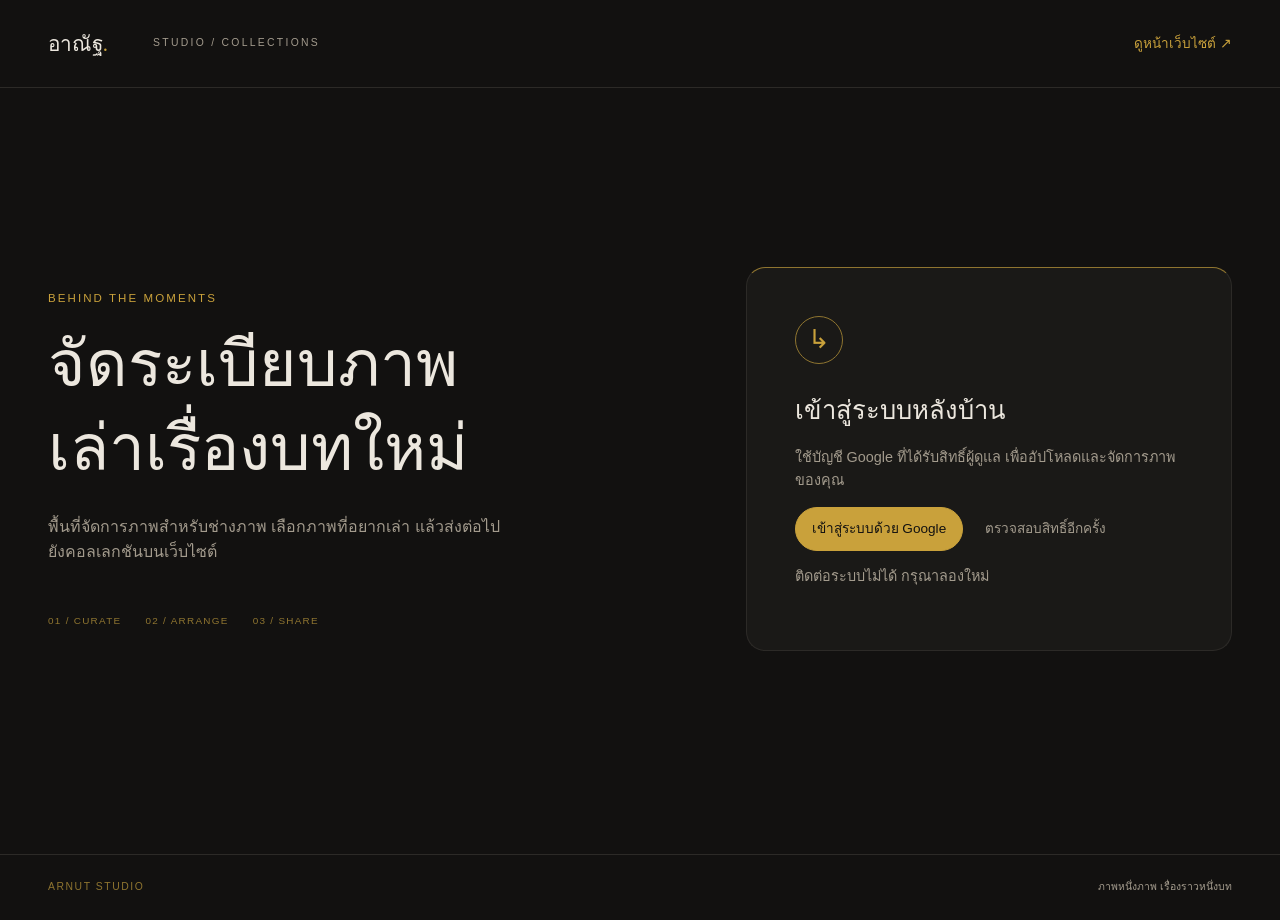
==== admin.html @ df3bb9bd "Add Admin page" ====
<!DOCTYPE html>
<html lang="th">
<head>
  <meta charset="UTF-8">
  <meta name="viewport" content="width=device-width, initial-scale=1.0">
  <meta name="robots" content="noindex, nofollow">
  <meta http-equiv="Content-Security-Policy" content="default-src 'self'; script-src 'self'; style-src 'self' https://fonts.googleapis.com; font-src 'self' https://fonts.gstatic.com; img-src 'self' blob: https://*.supabase.co; connect-src 'self'; object-src 'none'; base-uri 'none'; form-action 'none'">
  <meta name="referrer" content="strict-origin-when-cross-origin">
  <meta name="theme-color" content="#121110">
  <title>คลังภาพ — Arnut Studio</title>
  <link rel="icon" href="favicon.svg" type="image/svg+xml">
  <link rel="preconnect" href="https://fonts.googleapis.com">
  <link rel="preconnect" href="https://fonts.gstatic.com" crossorigin>
  <link href="https://fonts.googleapis.com/css2?family=Newsreader:opsz,wght@6..72,400;6..72,500&family=IBM+Plex+Sans+Thai:wght@300;400;500;600&display=swap" rel="stylesheet">
  <link rel="stylesheet" href="style.css?v=20261015-portfolio">
  <link rel="stylesheet" href="admin.css?v=20261015-1">
  <script src="admin.js?v=20261015-1" defer></script>
</head>
<body class="admin-page">
  <a class="skip-link" href="#admin-main">ข้ามไปยังเนื้อหา</a>
  <header class="admin-header">
    <a class="brand" href="/">อาณัฐ<span class="brand-dot">.</span></a>
    <span class="admin-wordmark">STUDIO / COLLECTIONS</span>
    <a class="admin-site-link" href="/#highlights" target="_blank" rel="noopener noreferrer">ดูหน้าเว็บไซต์ ↗</a>
  </header>
  <main class="admin-shell" id="admin-main">
    <section class="admin-login-panel" id="admin-login-panel" aria-labelledby="admin-login-title">
      <div class="admin-login-copy">
        <p class="eyebrow">BEHIND THE MOMENTS</p>
        <h1 id="admin-login-title">จัดระเบียบภาพ<br>เล่าเรื่องบทใหม่</h1>
        <p>พื้นที่จัดการภาพสำหรับช่างภาพ เลือกภาพที่อยากเล่า แล้วส่งต่อไปยังคอลเลกชันบนเว็บไซต์</p>
        <div class="admin-login-decoration" aria-hidden="true"><span>01 / CURATE</span><span>02 / ARRANGE</span><span>03 / SHARE</span></div>
      </div>
      <div class="admin-panel admin-login-card">
        <span class="admin-lock" aria-hidden="true">↳</span>
        <h2>เข้าสู่ระบบหลังบ้าน</h2>
        <p>ใช้บัญชี Google ที่ได้รับสิทธิ์ผู้ดูแล เพื่ออัปโหลดและจัดการภาพของคุณ</p>
        <button class="admin-button admin-button-gold" id="admin-login" type="button" disabled>เข้าสู่ระบบด้วย Google</button>
        <button class="admin-button admin-button-quiet" id="admin-check" type="button">ตรวจสอบสิทธิ์อีกครั้ง</button>
        <p class="admin-status" id="admin-login-status" role="status" aria-live="polite">กำลังตรวจสอบการเข้าสู่ระบบ…</p>
      </div>
    </section>
    <section id="admin-workspace" hidden aria-labelledby="admin-title">
      <div class="admin-heading">
        <div><p class="eyebrow">YOUR COLLECTIONS</p><h1 id="admin-title">คลังภาพของคุณ</h1><p class="admin-muted">ภาพใหม่ เรื่องราวใหม่ จัดการได้จากที่เดียว</p></div>
        <div class="admin-account"><span class="admin-environment" id="admin-environment"></span><span id="admin-user"></span><button type="button" class="admin-button admin-button-quiet" id="admin-logout">ออกจากระบบ</button></div>
      </div>
      <div class="admin-stats">
        <div><strong id="admin-total">—</strong><span>ภาพในคลัง</span></div>
        <div><strong id="admin-visible">—</strong><span>ภาพที่แสดงบนเว็บ</span></div>
        <div><strong>04</strong><span>หมวดงาน</span></div>
      </div>
      <div class="admin-layout">
        <aside class="admin-panel admin-upload-panel" aria-labelledby="admin-upload-title">
          <p class="eyebrow">ADD A MOMENT</p><h2 id="admin-upload-title">เพิ่มภาพใหม่</h2>
          <form id="admin-upload-form">
            <label for="admin-category">หมวดงาน</label><select id="admin-category" required></select>
            <label class="admin-file-label" for="admin-files"><span class="admin-file-icon" aria-hidden="true">＋</span><strong>เลือกภาพที่อยากโชว์</strong><span>JPEG, PNG หรือ WebP · สูงสุดครั้งละ 20 ภาพ</span><input id="admin-files" type="file" accept="image/jpeg,image/png,image/webp" multiple required></label>
            <div class="admin-file-previews" id="admin-file-previews"></div>
            <label for="admin-alt">คำอธิบายภาพ <span class="admin-muted">(ไม่บังคับ)</span></label><input id="admin-alt" type="text" maxlength="160" placeholder="เช่น รอยยิ้มในวันสำคัญ">
            <label for="admin-order">ลำดับเริ่มต้น</label><input id="admin-order" type="number" min="0" max="100000" step="1" value="1000" required>
            <label class="admin-checkbox"><input id="admin-publish" type="checkbox" checked> แสดงบนเว็บหลังอัปโหลด</label>
            <button class="admin-button admin-button-gold" id="admin-upload" type="submit">อัปโหลดภาพ</button>
            <p class="admin-help">ภาพจะย่อให้เหมาะกับเว็บโดยอัตโนมัติ และแสดงในหมวดที่เลือกเมื่อบันทึกสำเร็จ</p>
          </form>
          <p class="admin-status" id="admin-upload-status" role="status" aria-live="polite"></p>
        </aside>
        <div class="admin-collection">
          <div class="admin-toolbar"><nav class="admin-filters" id="admin-filters" aria-label="กรองหมวดภาพ"></nav><button type="button" class="admin-button" id="admin-refresh">โหลดใหม่</button></div>
          <label class="admin-search-label" for="admin-search">ค้นหาในคลังภาพ</label><input type="search" id="admin-search" placeholder="ค้นหาจากคำอธิบายภาพ">
          <p class="admin-help">เลขลำดับน้อยจะแสดงก่อน กดบันทึกหลังแก้ไขแต่ละภาพ ภาพที่ซ่อนยังอาจเปิดได้จากลิงก์ไฟล์เดิม</p>
          <p class="admin-status" id="admin-list-status" role="status" aria-live="polite"></p>
          <div class="admin-photo-grid" id="admin-photos"></div>
          <p class="admin-empty" id="admin-empty" hidden>ยังไม่มีภาพในหมวดนี้ เริ่มด้วยภาพแรกของคุณได้เลย</p>
        </div>
      </div>
    </section>
  </main>
  <footer class="admin-footer">ARNUT STUDIO <span>ภาพหนึ่งภาพ เรื่องราวหนึ่งบท</span></footer>
  <dialog class="admin-confirm" id="admin-delete-dialog" aria-labelledby="admin-delete-title">
    <h2 id="admin-delete-title">ลบภาพนี้?</h2><p id="admin-delete-description"></p>
    <div class="admin-confirm-actions"><button type="button" class="admin-button" id="admin-delete-cancel" autofocus>เก็บภาพไว้</button><button type="button" class="admin-button admin-button-danger" id="admin-delete-confirm">ลบภาพ</button></div>
  </dialog>
</body>
</html>
---- style.css ----
/* ---------------------------------------------------
   Tokens
--------------------------------------------------- */
:root {
  --bg: #121110;
  --surface: #1a1917;
  --line: #2c2a27;
  --ink: #ece7de;
  --ink-muted: #a39b8d;
  --gold: #c9a13b;
  --gold-dim: #8f7530;

  --serif: "Newsreader", Georgia, serif;
  --sans: "IBM Plex Sans Thai", "IBM Plex Sans", -apple-system, sans-serif;

  --gutter: clamp(1.25rem, 4vw, 3rem);
  --radius: 2px;
}

* { box-sizing: border-box; }
html { scroll-behavior: smooth; }

@media (prefers-reduced-motion: reduce) {
  html { scroll-behavior: auto; }
  * { animation-duration: 0.01ms !important; transition-duration: 0.01ms !important; }
}

body {
  margin: 0;
  background: var(--bg);
  color: var(--ink);
  font-family: var(--sans);
  font-weight: 300;
  line-height: 1.6;
  -webkit-font-smoothing: antialiased;
}

img { max-width: 100%; display: block; }

a {
  color: inherit;
  text-decoration: none;
}

h1, h2 {
  font-family: var(--serif);
  font-weight: 400;
  margin: 0;
  color: var(--ink);
}

:focus-visible {
  outline: 2px solid var(--gold);
  outline-offset: 3px;
}

/* ---------------------------------------------------
   Header
--------------------------------------------------- */
.site-header {
  position: fixed;
  top: 0;
  left: 0;
  right: 0;
  z-index: 40;
  display: flex;
  align-items: center;
  justify-content: space-between;
  padding: 1.4rem var(--gutter);
  background: transparent;
  border-bottom: 1px solid transparent;
  transform: translateY(0);
  transition: background 0.3s ease, border-color 0.3s ease, padding 0.3s ease, transform 0.25s ease;
}

.site-header.is-hidden {
  transform: translateY(-120%);
}

.site-header.is-scrolled {
  background: rgba(18, 17, 16, 0.88);
  backdrop-filter: blur(10px);
  border-bottom: 1px solid var(--line);
  padding-top: 0.9rem;
  padding-bottom: 0.9rem;
}

.brand {
  font-family: "Taviraj", var(--serif);
  font-weight: 500;
  font-size: 1.3rem;
  letter-spacing: 0.01em;
}
.brand-dot { color: var(--gold); }

/* Floating capsule nav */
.main-nav {
  display: flex;
  align-items: center;
  gap: 0.15rem;
  background: rgba(255, 255, 255, 0.045);
  border: 1px solid rgba(255, 255, 255, 0.14);
  border-radius: 999px;
  padding: 0.3rem;
  backdrop-filter: blur(10px);
}

.main-nav a {
  position: relative;
  display: inline-block;
  color: var(--ink-muted);
  font-size: 0.88rem;
  padding: 0.5rem 1.1rem;
  border-radius: 999px;
  transition: color 0.2s ease, background 0.2s ease;
}
.main-nav a:hover,
.main-nav a:focus-visible {
  color: var(--bg);
  background: var(--gold);
}

.nav-toggle {
  display: none;
  flex-direction: column;
  justify-content: center;
  gap: 5px;
  width: 40px;
  height: 40px;
  background: rgba(255, 255, 255, 0.045);
  border: 1px solid rgba(255, 255, 255, 0.14);
  border-radius: 999px;
  cursor: pointer;
  padding: 0;
}
.nav-toggle span {
  display: block;
  width: 16px;
  height: 1px;
  margin: 0 auto;
  background: var(--ink);
}

/* ---------------------------------------------------
   Hero
--------------------------------------------------- */
.hero {
  position: relative;
  min-height: 100vh;
  min-height: 100dvh;
  display: flex;
  align-items: flex-end;
  overflow: hidden;
}

.hero-media {
  position: absolute;
  inset: 0;
}

.hero-img {
  width: 100%;
  height: 100%;
  object-fit: cover;
  filter: grayscale(15%) brightness(0.62);
  animation: hero-in 2.4s ease-out both;
  transform-origin: center;
}

@keyframes hero-in {
  from { transform: scale(1.06); filter: grayscale(15%) brightness(0.4); }
  to   { transform: scale(1); filter: grayscale(15%) brightness(0.62); }
}

.hero::after {
  content: "";
  position: absolute;
  inset: 0;
  background: linear-gradient(180deg, rgba(18,17,16,0.15) 0%, rgba(18,17,16,0.85) 92%);
}

.hero-copy {
  position: relative;
  z-index: 2;
  padding: 0 var(--gutter) clamp(2.5rem, 6vw, 5rem);
  max-width: 40rem;
}

.hero-kicker {
  color: var(--gold);
  font-size: 0.9rem;
  letter-spacing: 0.04em;
  margin: 0 0 1rem;
}

.hero-title {
  font-size: clamp(2.3rem, 6vw, 4.2rem);
  line-height: 1.08;
  margin-bottom: 1.25rem;
}

.hero-title-small {
  display: block;
  font-size: clamp(0.95rem, 1.8vw, 1.45rem);
  line-height: 1.1;
  margin-top: 0.05rem;
  opacity: 0.9;
}

.hero-sub {
  color: var(--ink-muted);
  max-width: 30rem;
  margin: 0 0 1.75rem;
  font-size: 1.02rem;
}

.view-counter {
  display: inline-flex;
  align-items: baseline;
  gap: 0.45rem;
  margin: 0 auto 0.75rem;
  padding: 0;
  border: none;
  background: transparent;
  border-radius: 0;
  box-shadow: none;
}

.view-counter-label {
  color: var(--ink-muted);
  font-size: 0.72rem;
  letter-spacing: 0.06em;
  text-transform: uppercase;
}

#view-count {
  color: var(--ink);
  font-size: 0.9rem;
  font-weight: 500;
  letter-spacing: 0.04em;
}

.hero-signatures {
  display: flex;
  flex-wrap: wrap;
  align-items: center;
  gap: 1rem;
  margin-top: 0.5rem;
}

.hero-signature {
  display: block;
  width: clamp(6rem, 11vw, 8.5rem);
  max-width: 100%;
  opacity: 1;
  filter: drop-shadow(0 8px 18px rgba(201, 161, 59, 0.12));
}

.hero-signature:first-child {
  width: clamp(8rem, 17vw, 11.5rem);
}

.hero-actions {
  display: flex;
  align-items: center;
  flex-wrap: wrap;
  gap: 0.75rem;
}

.hero-link {
  display: inline-flex;
  align-items: center;
  justify-content: center;
  gap: 0.65rem;
  min-height: 3.1rem;
  padding: 0.85rem 1.5rem;
  border-radius: 999px;
  font-size: 1rem;
  font-weight: 500;
  color: var(--ink);
  background: rgba(255, 255, 255, 0.03);
  border: 1px solid rgba(201, 161, 59, 0.75);
  box-shadow: inset 0 0 0 1px rgba(201, 161, 59, 0.18);
  transition: transform 0.2s ease, opacity 0.2s ease, border-color 0.2s ease, background 0.2s ease;
}

.hero-link:hover,
.hero-link:focus-visible {
  opacity: 1;
  transform: translateY(-1px);
  border-color: var(--gold);
  background: rgba(201, 161, 59, 0.08);
}

.hero-link--line,
.hero-link--facebook {
  background: rgba(255, 255, 255, 0.03);
  border-color: rgba(201, 161, 59, 0.8);
  box-shadow: inset 0 0 0 1px rgba(201, 161, 59, 0.16);
}

.hero-link i {
  font-size: 1.05rem;
  line-height: 1;
  color: var(--gold);
}

/* ---------------------------------------------------
   Works / gallery
--------------------------------------------------- */
.works {
  padding: clamp(3rem, 8vw, 6rem) var(--gutter);
}

.works-head {
  display: flex;
  flex-wrap: wrap;
  align-items: baseline;
  justify-content: space-between;
  gap: 1.5rem;
  margin-bottom: 2.5rem;
  border-bottom: 1px solid var(--line);
  padding-bottom: 1.5rem;
}

.works-head h2 {
  font-size: clamp(1.6rem, 3vw, 2.1rem);
}

.filters {
  display: flex;
  flex-wrap: wrap;
  gap: 0.4rem;
}

.filter-btn {
  background: none;
  border: 1px solid var(--line);
  color: var(--ink-muted);
  font-family: var(--sans);
  font-size: 0.85rem;
  padding: 0.45rem 0.9rem;
  border-radius: var(--radius);
  cursor: pointer;
  transition: border-color 0.2s ease, color 0.2s ease;
}
.filter-btn:hover { color: var(--ink); border-color: var(--ink-muted); }
.filter-btn.is-active {
  color: var(--bg);
  background: var(--gold);
  border-color: var(--gold);
}

.grid {
  display: grid;
  grid-template-columns: repeat(4, 1fr);
  grid-auto-rows: 12rem;
  gap: var(--gutter);
}

.tile {
  position: relative;
  margin: 0;
  grid-column: span 2;
  grid-row: span 2;
  overflow: hidden;
  background: var(--surface);
  cursor: zoom-in;
}
.tile--tall { grid-row: span 3; }
.tile--wide { grid-column: span 4; grid-row: span 2; }

.tile img {
  width: 100%;
  height: 100%;
  object-fit: cover;
  transition: transform 0.5s ease;
}
.tile:hover img { transform: scale(1.04); }

.tile figcaption {
  position: absolute;
  left: 0;
  right: 0;
  bottom: 0;
  padding: 0.9rem 1rem;
  font-size: 0.85rem;
  color: var(--ink);
  background: linear-gradient(0deg, rgba(18,17,16,0.85), rgba(18,17,16,0));
  opacity: 0;
  transform: translateY(6px);
  transition: opacity 0.25s ease, transform 0.25s ease;
}
.tile:hover figcaption,
.tile:focus-within figcaption {
  opacity: 1;
  transform: translateY(0);
}

.tile.is-hidden { display: none; }

/* ---------------------------------------------------
   Highlights (scrollable mosaic by category)
--------------------------------------------------- */
.highlights {
  padding: clamp(2rem, 6vw, 4rem) 0 clamp(3rem, 8vw, 5rem);
  border-top: 1px solid var(--line);
}

.highlight-group {
  margin-bottom: clamp(2rem, 5vw, 3rem);
}
.highlight-group:last-child { margin-bottom: 0; }

.highlight-group h2 {
  font-size: clamp(1.4rem, 2.6vw, 1.8rem);
  padding: 0 var(--gutter);
  margin-bottom: 1.25rem;
}

.highlight-scroll {
  display: flex;
  gap: 1rem;
  overflow-x: auto;
  padding: 0.25rem var(--gutter) 1rem;
  cursor: grab;
  scrollbar-width: none;
}
.highlight-scroll:active { cursor: grabbing; }
.highlight-scroll::-webkit-scrollbar { display: none; }

.highlight-loop-marker {
  flex: 0 0 3px;
  align-self: center;
  width: 3px;
  height: 42px;
  margin: 0;
  border-radius: 999px;
  background: rgba(170, 170, 170, 0.72);
}

.feature-card,
.mosaic {
  position: relative;
  flex: 0 0 auto;
  width: clamp(220px, 70vw, 360px);
  aspect-ratio: 1 / 1;
  border-radius: 14px;
  overflow: hidden;
  background: var(--surface);
  scroll-snap-align: start;
}

.feature-card img {
  width: 100%;
  height: 100%;
  object-fit: cover;
}

.feature-dots {
  position: absolute;
  left: 1rem;
  bottom: 1rem;
  display: flex;
  align-items: center;
  gap: 6px;
}
.feature-dots span {
  width: 6px;
  height: 6px;
  border-radius: 999px;
  background: rgba(255, 255, 255, 0.4);
  transition: width 0.2s ease, background 0.2s ease;
}
.feature-dots span.is-active {
  width: 16px;
  background: var(--gold);
}

.mosaic {
  display: grid;
  grid-template-columns: repeat(3, 1fr);
  grid-template-rows: repeat(3, 1fr);
  gap: 3px;
}
.mosaic--a {
  grid-template-areas:
    "a a b"
    "c d b"
    "e f g";
}
.mosaic--b {
  grid-template-areas:
    "a b b"
    "a c d"
    "e f g";
}
.mosaic .m1 { grid-area: a; }
.mosaic .m2 { grid-area: b; }
.mosaic .m3 { grid-area: c; }
.mosaic .m4 { grid-area: d; }
.mosaic .m5 { grid-area: e; }
.mosaic .m6 { grid-area: f; }
.mosaic .m7 { grid-area: g; }

.mosaic img {
  width: 100%;
  height: 100%;
  object-fit: cover;
  display: block;
}

/* ---------------------------------------------------
   About
--------------------------------------------------- */
.about {
  display: grid;
  grid-template-columns: 0.9fr 1.1fr;
  gap: clamp(2rem, 6vw, 5rem);
  padding: clamp(3rem, 8vw, 6rem) var(--gutter);
  border-top: 1px solid var(--line);
  align-items: center;
}

.about-media img {
  width: 100%;
  filter: grayscale(20%) brightness(0.85);
}

.about-copy h2 {
  font-size: clamp(1.6rem, 3vw, 2.1rem);
  margin-bottom: 1.25rem;
}

.about-copy p {
  color: var(--ink-muted);
  max-width: 34rem;
  margin: 0 0 1.1rem;
}

.about-facts {
  list-style: none;
  padding: 0;
  margin: 1.75rem 0 0;
  display: flex;
  flex-direction: column;
  gap: 0.6rem;
  border-top: 1px solid var(--line);
  padding-top: 1.25rem;
  max-width: 24rem;
}
.about-facts li {
  display: flex;
  justify-content: space-between;
  font-size: 0.92rem;
}
.about-facts li span {
  color: var(--ink-muted);
}

/* ---------------------------------------------------
   Contact
--------------------------------------------------- */
.contact {
  padding: clamp(3rem, 8vw, 6rem) var(--gutter) clamp(4rem, 8vw, 7rem);
  border-top: 1px solid var(--line);
  text-align: center;
}

.contact h2 {
  font-size: clamp(1.8rem, 4vw, 2.6rem);
  margin-bottom: 1rem;
}

.contact > p {
  color: var(--ink-muted);
  max-width: 30rem;
  margin: 0 auto 2rem;
}

.contact-links {
  display: flex;
  flex-wrap: wrap;
  justify-content: center;
  align-items: center;
  gap: 0.75rem;
  font-size: 1.05rem;
}

.contact-links a {
  border-bottom: none;
}

.contact-links a:hover {
  border-color: transparent;
  color: inherit;
}

/* ---------------------------------------------------
   Footer
--------------------------------------------------- */
.site-footer {
  margin-top: 2.5rem;
  padding: 0;
  color: var(--ink-muted);
  font-size: 0.85rem;
  text-align: center;
}

.site-footer .view-counter {
  display: inline-flex;
  margin-bottom: 0.55rem;
}

.back-to-top {
  position: fixed;
  right: 1.25rem;
  bottom: 1.25rem;
  width: 3rem;
  height: 3rem;
  border: 1px solid rgba(201, 161, 59, 0.8);
  border-radius: 999px;
  background: rgba(18, 17, 16, 0.88);
  color: var(--ink);
  box-shadow: 0 14px 30px rgba(0,0,0,0.28);
  display: inline-flex;
  align-items: center;
  justify-content: center;
  cursor: pointer;
  opacity: 0;
  visibility: hidden;
  transform: translateY(12px);
  transition: opacity 0.25s ease, visibility 0.25s ease, transform 0.25s ease, border-color 0.25s ease, background 0.25s ease;
  z-index: 80;
}

.back-to-top.is-visible {
  opacity: 1;
  visibility: visible;
  transform: translateY(0);
}

.back-to-top:hover,
.back-to-top:focus-visible {
  border-color: var(--gold);
  background: rgba(201, 161, 59, 0.12);
}

.back-to-top i {
  font-size: 1rem;
  color: var(--gold);
}

/* ---------------------------------------------------
   Lightbox
--------------------------------------------------- */
.lightbox {
  position: fixed;
  inset: 0;
  background: rgba(12, 11, 10, 0.96);
  display: none;
  align-items: center;
  justify-content: center;
  z-index: 100;
  padding: 4vh 4vw;
}
.lightbox.is-open { display: flex; }

.lightbox-img {
  max-width: min(88vw, 1100px);
  max-height: 82vh;
  object-fit: contain;
  box-shadow: 0 20px 60px rgba(0,0,0,0.5);
}

.lightbox-caption {
  position: absolute;
  bottom: 4vh;
  left: 0;
  right: 0;
  text-align: center;
  color: var(--ink-muted);
  font-size: 0.9rem;
}

.lightbox-close,
.lightbox-nav {
  position: absolute;
  background: none;
  border: none;
  color: var(--ink);
  font-size: 1.6rem;
  cursor: pointer;
  padding: 0.5rem 0.9rem;
  line-height: 1;
}
.lightbox-close { top: 3vh; right: 3vw; font-size: 1.3rem; }
.lightbox-prev { left: 1vw; top: 50%; transform: translateY(-50%); font-size: 2.4rem; }
.lightbox-next { right: 1vw; top: 50%; transform: translateY(-50%); font-size: 2.4rem; }
.lightbox-close:hover,
.lightbox-nav:hover { color: var(--gold); }

/* ---------------------------------------------------
   Responsive
--------------------------------------------------- */
@media (max-width: 900px) {
  .about {
    grid-template-columns: 1fr;
  }
  .about-media { order: -1; max-width: 22rem; }
}

@media (max-width: 720px) {
  .main-nav {
    position: absolute;
    top: calc(100% + 0.75rem);
    left: var(--gutter);
    right: var(--gutter);
    background: rgba(18, 17, 16, 0.96);
    border: 1px solid var(--line);
    border-radius: 1rem;
    flex-direction: column;
    align-items: stretch;
    gap: 0;
    padding: 0.4rem;
    max-height: 0;
    opacity: 0;
    overflow: hidden;
    backdrop-filter: blur(10px);
    transition: max-height 0.3s ease, opacity 0.2s ease;
  }
  .main-nav.is-open { max-height: 16rem; opacity: 1; }
  .main-nav a {
    padding: 0.9rem 1.1rem;
    border-radius: 0.6rem;
    text-align: left;
  }
  .nav-toggle { display: flex; }

  .hero {
    align-items: flex-end;
  }

  .hero-media {
    transform: scale(1.08);
  }

  .hero-img {
    object-position: 68% center;
    filter: grayscale(15%) brightness(0.7);
  }

  .hero::after {
    background: linear-gradient(180deg, rgba(18,17,16,0.12) 0%, rgba(18,17,16,0.78) 100%);
  }

  .hero-copy {
    max-width: 100%;
    padding: 0 var(--gutter) 1.5rem;
  }

  .hero-kicker {
    font-size: 0.76rem;
    margin-bottom: 0.7rem;
  }

  .hero-title {
    font-size: clamp(2.35rem, 10vw, 3.2rem);
    line-height: 0.95;
    margin-bottom: 0.75rem;
  }

  .hero-title-small {
    font-size: clamp(1.3rem, 5vw, 1.9rem);
    margin-top: 0.08rem;
  }

  .hero-sub {
    font-size: 0.92rem;
    max-width: 100%;
    margin-bottom: 0.9rem;
  }

  .hero-signatures {
    display: grid;
    grid-template-columns: repeat(3, minmax(0, 1fr));
    width: min(100%, 18rem);
    gap: 0.75rem;
    margin-top: 0.5rem;
  }

  .hero-signature,
  .hero-signature:first-child {
    width: 100%;
    max-width: none;
  }

  .grid {
    grid-template-columns: repeat(2, 1fr);
    grid-auto-rows: 9rem;
  }
  .tile { grid-column: span 2; grid-row: span 2; }
  .tile--tall { grid-row: span 3; }
  .tile--wide { grid-column: span 2; }

  .lightbox-prev, .lightbox-next { font-size: 1.8rem; }
}
/* Interaction and accessibility enhancements */
section { scroll-margin-top: 6rem; }
button { font: inherit; }
.skip-link { position: fixed; top: -6rem; left: 1rem; z-index: 200; padding: 1rem; background: var(--gold); color: var(--bg); }
.skip-link:focus { top: 1rem; }
.eyebrow { font-size: .72rem; color: var(--gold); letter-spacing: .18em; margin: 0 0 .7rem; }
.section-note { color: var(--ink-muted); font-size: .85rem; }
.hero-copy { padding-top: 7rem; }


.main-nav a[aria-current] { color: var(--ink); background: rgba(201,161,59,.16); }
.image-open { position: absolute; inset: 0; width: 100%; height: 100%; border: 0; background: transparent; cursor: zoom-in; }
.image-open:focus-visible { outline-offset: -5px; }
.tile:focus-within img { transform: scale(1.035); }
.viewer-open { overflow: hidden; }
.lightbox { width: 100%; height: 100%; max-width: none; max-height: none; margin: 0; border: 0; color: var(--ink); }
.lightbox[open] { display: flex; }
.lightbox::backdrop { background: #0c0b0a; }
.lightbox-img { max-height: 75dvh; }
.lightbox-caption { bottom: 1.5vh; padding: 0 3rem; pointer-events: none; }
.lightbox-close, .lightbox-nav { min-width: 44px; min-height: 44px; z-index: 1; }
.contact { background: radial-gradient(ellipse at center bottom, rgba(201,161,59,.09), transparent 70%); }
@media (hover: none) { .tile figcaption { opacity: 1; transform: none; } }
@media (max-width: 720px) {
  .js .main-nav:not(.is-open) { visibility: hidden; }
  html:not(.js) .main-nav { position: static; max-height: none; opacity: 1; flex-direction: row; }
  html:not(.js) .nav-toggle { display: none; }
  .hero-title { font-size: clamp(1.75rem, 8.5vw, 3.2rem); }
  .hero-actions { gap: .5rem; }
  .hero-actions .hero-link { font-size: .82rem; padding: .7rem 1rem; }
  .lightbox-img { max-width: 100%; }
  .lightbox-caption { font-size: .8rem; }
}
.hero-signature, .about-media img { height: auto; }

/* Quiet editorial details; the original slideshow stays untouched. */
::selection { background: var(--gold); color: var(--bg); }
.reading-progress { appearance: none; position: fixed; top: 0; left: 0; width: 100%; height: 2px; border: 0; z-index: 90; background: transparent; color: var(--gold); pointer-events: none; }
.reading-progress::-webkit-progress-bar { background: transparent; }
.reading-progress::-webkit-progress-value { background: var(--gold); }
.reading-progress::-moz-progress-bar { background: var(--gold); }
.hero-kicker::before { content: ''; display: inline-block; width: 1.8rem; height: 1px; margin-right: .75rem; vertical-align: middle; background: var(--gold); }
.hero-scroll-note { position: absolute; right: var(--gutter); bottom: 4.5rem; z-index: 2; display: flex; align-items: center; gap: 1.2rem; color: var(--ink-muted); font-size: .62rem; letter-spacing: .2em; writing-mode: vertical-rl; }
.scroll-line { width: 1px; height: 4rem; background: linear-gradient(var(--gold), transparent); transform-origin: top; }
.hero-signature { transition: filter .3s ease, transform .3s ease; }
.works-head { align-items: flex-end; }
.works-head h2, .collection-intro h2 { line-height: 1.5; }
.grid { counter-reset: photograph; }
.tile { counter-increment: photograph; }
.tile::before { content: counter(photograph, decimal-leading-zero); position: absolute; top: 1rem; left: 1rem; z-index: 1; font-family: var(--serif); font-size: .9rem; letter-spacing: .12em; color: white; text-shadow: 0 1px 6px #000; opacity: .8; pointer-events: none; }
.tile::after { content: '↗'; position: absolute; right: 1rem; top: 1rem; display: grid; place-items: center; width: 2.3rem; height: 2.3rem; border: 1px solid rgba(255,255,255,.45); border-radius: 50%; color: white; background: rgba(18,17,16,.35); opacity: 0; transform: translate(-5px, 5px); transition: opacity .25s ease, transform .25s ease; pointer-events: none; }
.tile:hover::after, .tile:focus-within::after { opacity: 1; transform: none; }
.tile figcaption { padding: 2.5rem 1.2rem 1.2rem; }
.collection-intro { padding: 0 var(--gutter); margin-bottom: 3rem; }
.collection-intro h2 { font-size: clamp(1.6rem, 3vw, 2.1rem); }
.collection-intro > p:last-child { color: var(--ink-muted); font-size: .9rem; margin-top: .75rem; }
.about-media { position: relative; padding: 0 1rem 1rem 0; }
.about-media::after { content: ''; position: absolute; inset: 1rem 0 0 1rem; border: 1px solid var(--gold-dim); z-index: -1; }
.about-media { isolation: isolate; }
.about-copy .eyebrow, .contact > .eyebrow { color: var(--gold); font-size: .72rem; letter-spacing: .18em; margin-bottom: 1rem; }
.contact h2::after { content: ''; display: block; width: 3rem; height: 1px; background: var(--gold); margin: 1.3rem auto; }
.contact-links .hero-link { transition: transform .25s ease, background .25s ease, border-color .25s ease, box-shadow .25s ease; }
.contact-links .hero-link:hover { transform: translateY(-3px); border-color: var(--gold); box-shadow: 0 8px 28px rgba(201,161,59,.1); }
@media (prefers-reduced-motion: no-preference) {
  .hero-copy > .hero-kicker, .hero-copy > .hero-title, .hero-copy > .hero-sub, .hero-signatures { animation: copy-arrive .9s ease-out backwards; }
  .hero-copy > .hero-title { animation-delay: .12s; }
  .hero-copy > .hero-sub { animation-delay: .22s; }
  .hero-signatures { animation-delay: .32s; }
  .scroll-line { animation: scroll-cue 2.4s ease-in-out 3; }
  .lightbox[open] { animation: viewer-arrive .2s ease-out; }
}
@keyframes copy-arrive { from { opacity: 0; transform: translateY(14px); } to { opacity: 1; transform: none; } }
@keyframes scroll-cue { 0%, 100% { transform: scaleY(.6); opacity: .5; } 50% { transform: scaleY(1); opacity: 1; } }
@keyframes viewer-arrive { from { opacity: 0; } to { opacity: 1; } }
@media (hover: hover) { .hero-signature:hover { transform: translateY(-3px); filter: drop-shadow(0 4px 14px rgba(201,161,59,.3)); } }
@media (max-width: 720px) { .hero-scroll-note { display: none; } .collection-intro { margin-bottom: 2rem; } }

/* Blend the actual hero edge into the next section on every screen size. */
.hero::after { background: linear-gradient(180deg, rgba(18,17,16,.15) 0%, rgba(18,17,16,.45) 55%, rgba(18,17,16,.86) 82%, var(--bg) 100%); pointer-events: none; }
.quick-contact { position: fixed; right: 1.25rem; bottom: calc(5rem + env(safe-area-inset-bottom, 0px)); z-index: 81; }
.back-to-top { bottom: calc(1.25rem + env(safe-area-inset-bottom, 0px)); }
.quick-contact summary { list-style: none; width: 3rem; height: 3rem; display: grid; place-items: center; border: 1px solid var(--gold); border-radius: 50%; background: var(--gold); color: var(--bg); cursor: pointer; box-shadow: 0 8px 26px rgba(0,0,0,.25); transition: background .2s ease, transform .2s ease; }
.quick-contact summary::-webkit-details-marker { display: none; }
.quick-contact summary:hover { background: var(--ink); transform: translateY(-2px); }
.quick-contact[open] summary { background: var(--surface); color: var(--gold); }
.quick-contact-panel { position: absolute; bottom: calc(100% + .8rem); right: 0; width: min(19rem, calc(100vw - 2.5rem)); max-height: calc(100dvh - 10rem - env(safe-area-inset-bottom, 0px)); overflow-y: auto; padding: 1.4rem; border: 1px solid var(--gold-dim); border-radius: 1rem; background: #1a1917; box-shadow: 0 18px 50px rgba(0,0,0,.4); }
.quick-contact-panel h2 { font-family: var(--sans); font-size: 1.25rem; }
.quick-contact-panel > p:not(.eyebrow) { color: var(--ink-muted); font-size: .85rem; margin: .6rem 0 1.1rem; }
.quick-contact-panel a { display: flex; align-items: center; justify-content: space-between; min-height: 44px; padding: .7rem .9rem; margin-top: .6rem; border: 1px solid var(--line); border-radius: .5rem; font-size: .9rem; }
.quick-contact-panel a:first-of-type { background: var(--gold); color: var(--bg); border-color: var(--gold); font-weight: 500; }
.quick-contact-panel a:hover { border-color: var(--gold); }
.quick-contact-panel small { display: block; margin-top: .8rem; color: var(--ink-muted); font-size: .7rem; }
@media (prefers-reduced-motion: no-preference) { .quick-contact[open] .quick-contact-panel { animation: copy-arrive .2s ease-out; } }
.quick-contact summary svg { stroke: var(--bg); }
.quick-contact[open] summary svg { stroke: var(--gold); }

/* Both floating actions enter together after the hero. */
.quick-contact, .back-to-top {
  opacity: 0;
  visibility: hidden;
  pointer-events: none;
  transform: translateY(18px);
  transition: opacity .35s ease, visibility .35s ease, transform .35s ease, border-color .25s ease, background .25s ease;
}
.quick-contact.is-visible, .back-to-top.is-visible {
  opacity: 1;
  visibility: visible;
  pointer-events: auto;
  transform: translateY(0);
}

/* One little greeting on entry: the lower button leads, then the chat follows. */
@media (prefers-reduced-motion: no-preference) {
  .back-to-top.is-visible {
    animation: floating-action-arrive .52s cubic-bezier(.22, 1, .36, 1) both;
  }
  .quick-contact.is-visible {
    animation: floating-action-arrive .58s cubic-bezier(.22, 1, .36, 1) .14s both;
  }
  .quick-contact.is-visible summary svg {
    transform-origin: center;
    animation: chat-hello .72s ease-in-out .24s both;
  }
}
@keyframes floating-action-arrive {
  0% { opacity: 0; transform: translateY(24px) scale(.82); }
  65% { opacity: 1; transform: translateY(-4px) scale(1.04); }
  100% { opacity: 1; transform: translateY(0) scale(1); }
}
@keyframes chat-hello {
  0% { transform: rotate(-22deg) scale(.9); }
  40% { transform: rotate(13deg) scale(1.08); }
  70% { transform: rotate(-7deg) scale(1); }
  100% { transform: rotate(0) scale(1); }
}

/* Moderated visitor notes, independent of the photography slideshow. */
.comments { padding: clamp(3rem, 7vw, 6rem) var(--gutter); border-top: 1px solid var(--line); background: radial-gradient(ellipse at 50% 40%, rgba(201,161,59,.045), transparent 65%); }
.comments [hidden] { display: none !important; }
.comments-heading { text-align: center; margin-bottom: 2.5rem; }
.comments-heading h2 { font-size: clamp(1.7rem, 3vw, 2.3rem); }
.comments-heading > p:last-child { color: var(--ink-muted); font-size: .9rem; }
.comments { display: flex; flex-direction: column; }
.comments-heading { order: 0; }
.comment-stage { order: 2; width: 100%; max-width: 43rem; margin: auto; min-height: 19rem; display: grid; align-items: center; padding-bottom: 1.2rem; }
.comment-stage:focus-visible, .comment-open:focus-visible { outline: 2px solid var(--gold); outline-offset: 4px; }
.comment-bubble { position: relative; background: var(--surface); border: 1px solid var(--line); border-radius: 1.5rem 1.5rem 1.5rem .3rem; padding: 2rem clamp(1.2rem, 4vw, 2.5rem); box-shadow: 0 12px 35px rgba(0,0,0,.13); }
.comment-bubble::after { content: ''; position: absolute; bottom: -.6rem; left: 1.7rem; width: 1.1rem; height: 1.1rem; background: var(--surface); border-right: 1px solid var(--line); border-bottom: 1px solid var(--line); transform: rotate(45deg); }
.comment-quote { position: absolute; top: .25rem; right: 1.2rem; font: 4rem var(--serif); color: var(--gold-dim); opacity: .5; pointer-events: none; }
#comment-message { position: relative; margin: .3rem 0 1.5rem; white-space: pre-wrap; overflow-wrap: anywhere; line-height: 1.9; font-size: 1rem; flex: 1; }
.comment-author { display: flex; align-items: center; gap: .8rem; }
.comment-author strong { font-size: .88rem; font-weight: 500; overflow-wrap: anywhere; }
.comment-author > div > span { display: block; font-size: .7rem; color: var(--ink-muted); margin-top: .2rem; }
.comment-avatar { position: relative; display: grid; place-items: center; width: 2.8rem; height: 2.8rem; flex-shrink: 0; border-radius: 50%; background: #302a1c; color: var(--gold); overflow: hidden; }
.comment-avatar img { position: absolute; inset: 0; width: 100%; height: 100%; object-fit: cover; }
.comment-empty { text-align: center; color: var(--ink-muted); padding: 2rem; border: 1px dashed var(--line); border-radius: 1rem; font-size: .9rem; }
.comment-controls { order: 3; display: flex; align-items: center; justify-content: center; flex-wrap: wrap; gap: .7rem; margin: .5rem 0 1.5rem; }
.comment-controls button { min-width: 44px; min-height: 44px; padding: .5rem .9rem; border: 1px solid var(--line); border-radius: 999px; background: transparent; color: var(--ink); cursor: pointer; }
.comment-controls button:hover { border-color: var(--gold); }
#comment-position { color: var(--ink-muted); font-size: .8rem; min-width: 3rem; text-align: center; }
#comment-pause { font-size: .75rem; color: var(--ink-muted); }
.comment-compose { order: 4; width: 100%; max-width: 36rem; margin: 1rem auto 0; }
.comment-open { display: block; width: fit-content; min-height: 44px; margin: auto; cursor: pointer; list-style: none; background: transparent; border: 1px solid var(--gold-dim); border-radius: 999px; color: var(--gold); text-align: center; padding: .65rem 1.3rem; font-size: .9rem; font-weight: 500; }
.comment-open:hover { background: rgba(201,161,59,.08); border-color: var(--gold); }
html.comment-modal-open { overflow: hidden; }
.comment-dialog { width: min(36rem, calc(100% - 2rem)); max-height: calc(100dvh - 2rem); margin: auto; padding: 0; border: 1px solid var(--gold-dim); border-radius: 1.3rem; background: var(--surface); color: var(--ink); box-shadow: 0 24px 90px rgba(0,0,0,.5); overflow-y: auto; overscroll-behavior: contain; }
.comment-dialog, #comment-input { color-scheme: dark; scrollbar-width: thin; scrollbar-color: var(--gold-dim) var(--surface); }
.comment-dialog::-webkit-scrollbar, #comment-input::-webkit-scrollbar { width: 6px; }
.comment-dialog::-webkit-scrollbar-track, #comment-input::-webkit-scrollbar-track { background: var(--surface); margin-block: 1rem; }
.comment-dialog::-webkit-scrollbar-thumb, #comment-input::-webkit-scrollbar-thumb { background: var(--gold-dim); border-radius: 999px; }
.comment-dialog::-webkit-scrollbar-button, #comment-input::-webkit-scrollbar-button { display: none; }
.comment-dialog::backdrop { background: rgba(0,0,0,.6); backdrop-filter: blur(8px); -webkit-backdrop-filter: blur(8px); }
.comment-compose-body { padding: 1.5rem; }
.comment-dialog-heading { display: flex; align-items: center; justify-content: space-between; gap: 1rem; }
.comment-dialog-heading h3 { margin: 0; font-size: 1.3rem; font-weight: 500; }
#comment-close { flex-shrink: 0; width: 44px; height: 44px; border: 1px solid var(--line); border-radius: 50%; color: var(--ink); background: transparent; font-size: 1.5rem; cursor: pointer; }
#comment-close:hover { border-color: var(--gold); }
.comment-dialog button:focus-visible { outline: 2px solid var(--gold); outline-offset: 3px; }
@media (prefers-reduced-motion: no-preference) {
  .comment-dialog[open] { animation: comment-dialog-in .22s ease-out; }
  @keyframes comment-dialog-in { from { opacity: 0; transform: translateY(12px); } to { opacity: 1; transform: translateY(0); } }
}
#comment-editor > p { color: var(--ink-muted); font-size: .83rem; }
.comment-success { text-align: center; padding: 1.5rem .5rem .5rem; }
.comment-success-icon { display: grid; place-items: center; width: 3.5rem; height: 3.5rem; margin: 0 auto 1.4rem; border: 1px solid var(--gold-dim); border-radius: 50%; color: var(--gold); background: rgba(201,161,59,.07); font-size: 1.7rem; }
.comment-success p { line-height: 1.9; }
.comment-success p + p { color: var(--ink-muted); font-size: .9rem; }
.comment-success .comment-primary { margin-top: 1rem; }
.comment-primary { min-height: 44px; border: 1px solid var(--gold); border-radius: 999px; padding: .65rem 1.1rem; background: var(--gold); color: var(--bg); cursor: pointer; font-size: .9rem; }
.comments button:disabled { opacity: .5; cursor: wait; }
.comment-controls button:disabled { cursor: default; }
#comment-form > label { display: block; font-size: .9rem; }
.comment-methods { margin: 1.2rem 0 .8rem; padding: 0; border: 0; min-width: 0; display: grid; gap: .6rem; }
.comment-methods legend { padding: 0; margin-bottom: .6rem; font-size: .9rem; }
.comment-methods label { display: flex; align-items: flex-start; gap: .7rem; padding: .85rem 1rem; border: 1px solid var(--line); border-radius: .8rem; cursor: pointer; }
.comment-methods label:has(input:checked) { border-color: var(--gold-dim); background: rgba(201,161,59,.06); }
.comment-methods input { margin-top: .3rem; accent-color: var(--gold); flex-shrink: 0; }
.comment-methods strong { display: block; font-size: .9rem; font-weight: 500; }
.comment-methods small { display: block; margin-top: .2rem; color: var(--ink-muted); font-size: .78rem; }
.comment-method-note, .comment-identity { font-size: .83rem; color: var(--ink-muted); line-height: 1.8; }
#comment-input { display: block; width: 100%; margin-top: .6rem; padding: .8rem; border: 1px solid var(--line); border-radius: .6rem; resize: vertical; background: var(--bg); color: var(--ink); font: inherit; font-size: 1rem; }
.comment-guest-name label { display: block; margin-top: 1rem; font-size: .9rem; }
#comment-guest-name { width: 100%; margin-top: .5rem; padding: .75rem .8rem; border: 1px solid var(--line); border-radius: .6rem; background: var(--bg); color: var(--ink); font: inherit; font-size: 1rem; }
#comment-guest-name:focus-visible { outline: 2px solid var(--gold); outline-offset: 2px; }
.comment-length { display: block; text-align: right; color: var(--ink-muted); font-size: .75rem; margin-top: .3rem; }
#comment-form .comment-consent { display: flex; align-items: flex-start; gap: .6rem; font-size: .8rem; color: var(--ink-muted); margin: 1rem 0; }
.comment-consent input { margin-top: .35rem; accent-color: var(--gold); }
.comment-logout { display: block; padding: .7rem 0; border: none; background: none; color: var(--ink-muted); font-size: .8rem; cursor: pointer; text-decoration: underline; }
#comment-feedback:empty { display: none; }
@media(max-width: 480px) { .comment-stage { min-height: 17rem; } .comment-compose-body { padding: 1rem; } }
---- admin.css ----
.admin-page button, .admin-page input, .admin-page select { font: inherit; }
.admin-page [hidden] { display: none !important; }
.admin-header { min-height: 88px; padding: 1.3rem var(--gutter); display: flex; align-items: center; gap: 1rem; border-bottom: 1px solid var(--line); }
.admin-wordmark { margin-left: 1.8rem; font-size: .65rem; letter-spacing: .22em; color: var(--ink-muted); }
.admin-site-link { margin-left: auto; font-size: .85rem; color: var(--gold); }
.admin-shell { width: min(1440px, 100%); margin: auto; padding: 3.5rem var(--gutter) 5rem; }
.admin-login-panel { min-height: calc(100svh - 270px); display: grid; grid-template-columns: 1.25fr 1fr; align-items: center; gap: clamp(2rem, 7vw, 7rem); }
.admin-login-copy h1 { font: 400 clamp(2.5rem, 5vw, 4.5rem)/1.3 var(--serif); margin: 1rem 0 1.5rem; }
.admin-login-copy > p:last-of-type { max-width: 29rem; color: var(--ink-muted); }
.admin-login-decoration { display: flex; flex-wrap: wrap; gap: 1.5rem; margin-top: 3rem; color: var(--gold-dim); font-size: .62rem; letter-spacing: .13em; }
.admin-panel { min-width: 0; background: var(--surface); border: 1px solid var(--line); border-radius: 1.2rem; padding: 1.6rem; }
.admin-login-card { padding: clamp(1.5rem, 4vw, 3rem); border-top-color: var(--gold-dim); }
.admin-login-card h2 { font-size: 1.6rem; }
.admin-login-card > p { color: var(--ink-muted); font-size: .9rem; }
.admin-lock { display: grid; place-items: center; width: 3rem; height: 3rem; margin-bottom: 1.7rem; color: var(--gold); border: 1px solid var(--gold-dim); border-radius: 50%; font-size: 1.6rem; }
.admin-button { min-height: 44px; border: 1px solid var(--line); border-radius: 999px; padding: .6rem 1rem; color: var(--ink); background: transparent; cursor: pointer; font-size: .85rem !important; }
.admin-button:hover { border-color: var(--gold-dim); background: rgba(201,161,59,.05); }
.admin-button-gold { background: var(--gold); border-color: var(--gold); color: var(--bg); font-weight: 500 !important; }
.admin-button-gold:hover { background: #dbb74e; }
.admin-button-quiet { border-color: transparent; color: var(--ink-muted); }
.admin-button-danger { color: #f3b6a8; border-color: #6e3d31; }
.admin-page button:disabled { opacity: .45; cursor: wait; }
.admin-heading { display: flex; justify-content: space-between; align-items: center; gap: 2rem; margin-bottom: 2rem; }
.admin-heading h1 { font-size: clamp(2rem, 4vw, 3rem); }
.admin-heading .eyebrow { margin-top: 0; }
.admin-account { display: flex; align-items: center; justify-content: flex-end; flex-wrap: wrap; gap: .6rem; font-size: .85rem; }
.admin-environment { border: 1px solid var(--gold-dim); padding: .25rem .6rem; border-radius: 999px; color: var(--gold); font-size: .7rem; }
.admin-muted, .admin-help { color: var(--ink-muted); }
.admin-stats { display: grid; grid-template-columns: repeat(3, 1fr); gap: 1rem; margin-bottom: 2.5rem; }
.admin-stats > div { padding: 1.3rem 1.5rem; border: 1px solid var(--line); border-radius: 1rem; }
.admin-stats strong { display: block; font: 400 2rem var(--serif); color: var(--gold); }
.admin-stats span { font-size: .8rem; color: var(--ink-muted); }
.admin-layout { display: grid; grid-template-columns: minmax(260px, 310px) minmax(0, 1fr); align-items: start; gap: 2rem; }
.admin-upload-panel { position: sticky; top: 1rem; }
.admin-upload-panel h2 { font-size: 1.5rem; margin-bottom: 1.4rem; }
.admin-page form > label:not(.admin-file-label):not(.admin-checkbox), .admin-search-label { display: block; font-size: .8rem; margin: .9rem 0 .4rem; }
.admin-page input:not([type=checkbox]):not([type=file]), .admin-page select { display: block; min-width: 0; width: 100%; min-height: 44px; border: 1px solid var(--line); border-radius: .6rem; padding: .65rem .8rem; background: var(--bg); color: var(--ink); font-size: .9rem; color-scheme: dark; }
.admin-file-label { display: flex; flex-direction: column; text-align: center; gap: .4rem; align-items: center; padding: 1.4rem .5rem; margin: 1.2rem 0; border: 1px dashed var(--gold-dim); border-radius: .8rem; cursor: pointer; }
.admin-file-label strong { font-size: .9rem; font-weight: 400; }
.admin-file-label > span:last-of-type { font-size: .7rem; color: var(--ink-muted); }
.admin-file-icon { font-size: 1.8rem; color: var(--gold); }
.admin-file-label input { max-width: 100%; margin-top: .6rem; font-size: .72rem; color: var(--ink-muted); }
.admin-file-previews { display: flex; gap: .5rem; overflow-x: auto; }
.admin-file-previews img { width: 3.5rem; height: 3.5rem; object-fit: cover; border-radius: .4rem; }
.admin-checkbox { display: flex; align-items: flex-start; gap: .55rem; margin: 1.1rem 0; font-size: .83rem; }
.admin-checkbox input { accent-color: var(--gold); margin-top: .35rem; }
#admin-upload { width: 100%; }
.admin-help { font-size: .75rem; line-height: 1.8; }
.admin-toolbar { display: flex; align-items: center; gap: .6rem; justify-content: space-between; flex-wrap: wrap; }
.admin-filters { display: flex; gap: .3rem; flex-wrap: wrap; }
.admin-filters button { padding: .5rem .8rem; border: 1px solid transparent; }
.admin-filters button[aria-pressed=true] { color: var(--gold); background: rgba(201,161,59,.09); border-color: var(--gold-dim); }
.admin-photo-grid { display: grid; grid-template-columns: repeat(2, minmax(0, 1fr)); gap: 1rem; }
.admin-collection { min-width: 0; }
.admin-photo-card { border: 1px solid var(--line); border-radius: 1rem; background: var(--surface); overflow: hidden; min-width: 0; }
.admin-photo-preview { position: relative; aspect-ratio: 4 / 3; background: #211f1b; display: grid; place-items: center; color: var(--ink-muted); font-size: .85rem; }
.admin-photo-preview img { position: absolute; inset: 0; width: 100%; height: 100%; object-fit: cover; }
.admin-photo-badge { position: absolute; bottom: .6rem; left: .6rem; padding: .2rem .6rem; border-radius: 999px; background: rgba(18,17,16,.87); color: var(--ink); font-size: .68rem; }
.admin-photo-card form { padding: 1rem; }
.admin-photo-card .admin-photo-meta { display: block; font-size: .65rem; color: var(--ink-muted); margin-bottom: .5rem; }
.admin-photo-actions { display: flex; gap: .5rem; justify-content: space-between; margin-top: 1rem; }
.admin-status { color: var(--gold); font-size: .82rem; overflow-wrap: anywhere; }
.admin-status:empty { display: none; }
.admin-empty { padding: 3rem 1rem; border: 1px dashed var(--line); border-radius: 1rem; text-align: center; color: var(--ink-muted); }
.admin-footer { display: flex; justify-content: space-between; gap: 1rem; padding: 1.5rem var(--gutter); border-top: 1px solid var(--line); color: var(--gold-dim); font-size: .65rem; letter-spacing: .15em; }
.admin-footer span { color: var(--ink-muted); letter-spacing: 0; }
.admin-confirm { width: min(28rem, calc(100% - 2rem)); padding: 1.6rem; margin: auto; border: 1px solid var(--gold-dim); border-radius: 1rem; background: var(--surface); color: var(--ink); }
.admin-confirm p { color: var(--ink-muted); font-size: .9rem; }
.admin-confirm::backdrop { background: rgba(0,0,0,.65); backdrop-filter: blur(6px); }
.admin-confirm-actions { display: flex; justify-content: flex-end; flex-wrap: wrap; gap: .5rem; margin-top: 1.5rem; }
@media(min-width: 1250px) { .admin-photo-grid { grid-template-columns: repeat(3, minmax(0, 1fr)); } }
@media(max-width: 900px) { .admin-layout { grid-template-columns: minmax(230px, 280px) minmax(0, 1fr); gap: 1rem; } .admin-photo-grid { grid-template-columns: 1fr; } .admin-wordmark { margin-left: .5rem; } }
@media(max-width: 640px) { .admin-wordmark { display: none; } .admin-shell { padding-top: 2rem; } .admin-login-panel, .admin-layout { grid-template-columns: 1fr; } .admin-login-panel { gap: 2rem; } .admin-upload-panel { position: static; } .admin-heading { align-items: flex-start; flex-direction: column; gap: 1rem; } .admin-account { justify-content: flex-start; } .admin-stats { gap: .5rem; } .admin-stats > div { padding: 1rem .7rem; } .admin-stats span { font-size: .7rem; } .admin-footer { flex-direction: column; } }
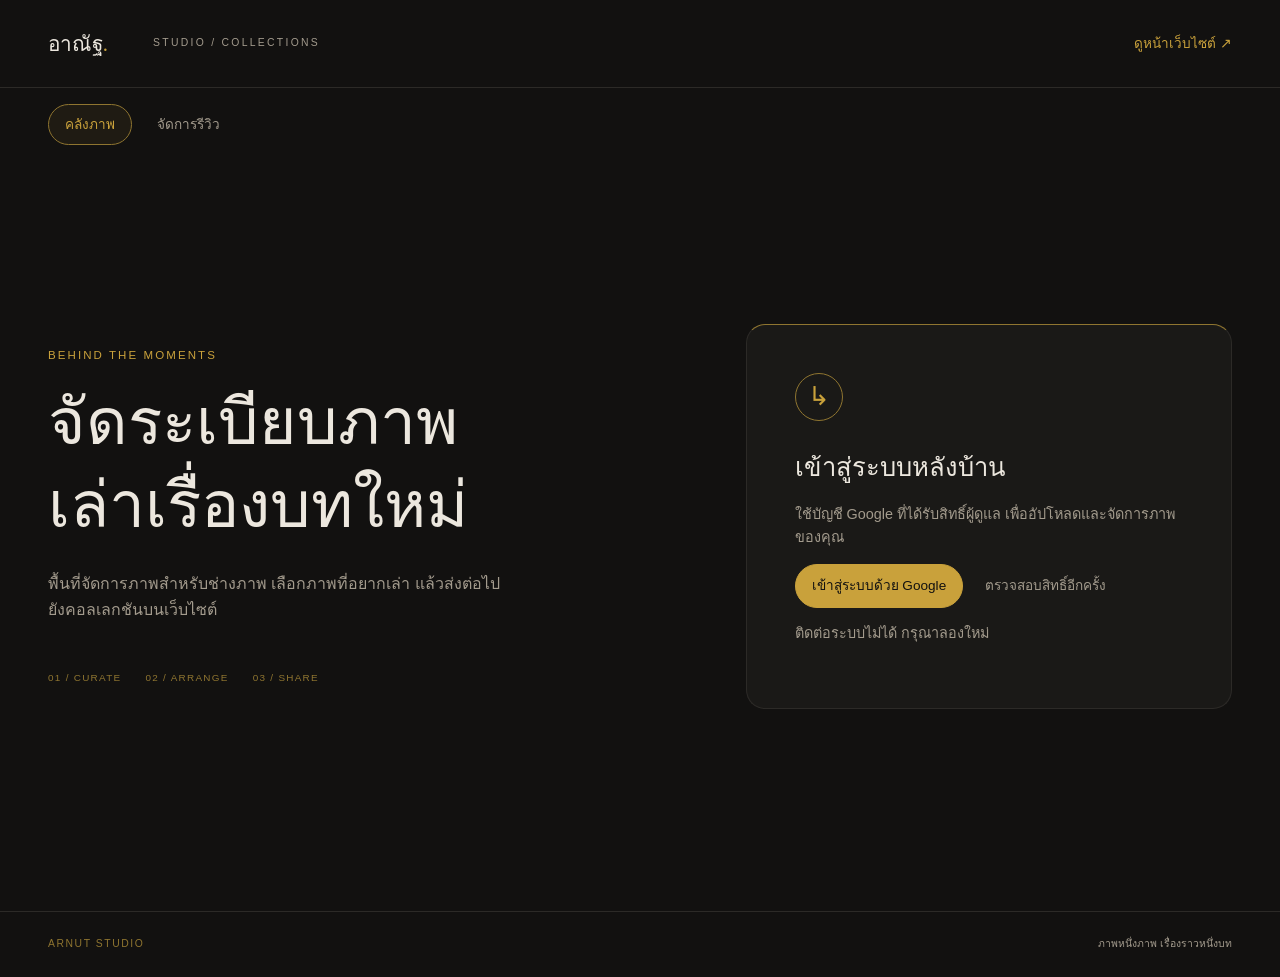
==== commit 29b6c1bc: "Addprove Comment  Ver. 2.3" ====
--- a/admin.html
+++ b/admin.html
@@ -13,16 +13,20 @@
   <link rel="preconnect" href="https://fonts.gstatic.com" crossorigin>
   <link href="https://fonts.googleapis.com/css2?family=Newsreader:opsz,wght@6..72,400;6..72,500&family=IBM+Plex+Sans+Thai:wght@300;400;500;600&display=swap" rel="stylesheet">
   <link rel="stylesheet" href="style.css?v=20261015-portfolio">
-  <link rel="stylesheet" href="admin.css?v=20261015-1">
-  <script src="admin.js?v=20261015-1" defer></script>
+  <link rel="stylesheet" href="admin.css?v=20261015-compact-library">
+  <script src="admin.js?v=20261015-compact-library" defer></script>
 </head>
 <body class="admin-page">
   <a class="skip-link" href="#admin-main">ข้ามไปยังเนื้อหา</a>
   <header class="admin-header">
     <a class="brand" href="/">อาณัฐ<span class="brand-dot">.</span></a>
     <span class="admin-wordmark">STUDIO / COLLECTIONS</span>
-    <a class="admin-site-link" href="/#highlights" target="_blank" rel="noopener noreferrer">ดูหน้าเว็บไซต์ ↗</a>
+    <a class="admin-site-link" href="index.html" target="_blank" rel="noopener noreferrer">ดูหน้าเว็บไซต์ ↗</a>
   </header>
+  <nav class="admin-section-nav" aria-label="เมนูหลังบ้าน">
+    <a href="admin.html" aria-current="page">คลังภาพ</a>
+    <a href="admin-comments.html">จัดการรีวิว</a>
+  </nav>
   <main class="admin-shell" id="admin-main">
     <section class="admin-login-panel" id="admin-login-panel" aria-labelledby="admin-login-title">
       <div class="admin-login-copy">
@@ -40,43 +44,51 @@
         <p class="admin-status" id="admin-login-status" role="status" aria-live="polite">กำลังตรวจสอบการเข้าสู่ระบบ…</p>
       </div>
     </section>
-    <section id="admin-workspace" hidden aria-labelledby="admin-title">
-      <div class="admin-heading">
-        <div><p class="eyebrow">YOUR COLLECTIONS</p><h1 id="admin-title">คลังภาพของคุณ</h1><p class="admin-muted">ภาพใหม่ เรื่องราวใหม่ จัดการได้จากที่เดียว</p></div>
+    <section class="admin-photo-workspace" id="admin-workspace" hidden aria-labelledby="admin-title">
+      <div class="admin-heading admin-heading-compact">
+        <div><h1 id="admin-title">คลังภาพ</h1><p class="admin-muted">เลือกหมวด แล้วกดภาพเพื่อแก้ไข</p></div>
         <div class="admin-account"><span class="admin-environment" id="admin-environment"></span><span id="admin-user"></span><button type="button" class="admin-button admin-button-quiet" id="admin-logout">ออกจากระบบ</button></div>
       </div>
-      <div class="admin-stats">
-        <div><strong id="admin-total">—</strong><span>ภาพในคลัง</span></div>
-        <div><strong id="admin-visible">—</strong><span>ภาพที่แสดงบนเว็บ</span></div>
-        <div><strong>04</strong><span>หมวดงาน</span></div>
-      </div>
-      <div class="admin-layout">
-        <aside class="admin-panel admin-upload-panel" aria-labelledby="admin-upload-title">
-          <p class="eyebrow">ADD A MOMENT</p><h2 id="admin-upload-title">เพิ่มภาพใหม่</h2>
-          <form id="admin-upload-form">
-            <label for="admin-category">หมวดงาน</label><select id="admin-category" required></select>
-            <label class="admin-file-label" for="admin-files"><span class="admin-file-icon" aria-hidden="true">＋</span><strong>เลือกภาพที่อยากโชว์</strong><span>JPEG, PNG หรือ WebP · สูงสุดครั้งละ 20 ภาพ</span><input id="admin-files" type="file" accept="image/jpeg,image/png,image/webp" multiple required></label>
-            <div class="admin-file-previews" id="admin-file-previews"></div>
-            <label for="admin-alt">คำอธิบายภาพ <span class="admin-muted">(ไม่บังคับ)</span></label><input id="admin-alt" type="text" maxlength="160" placeholder="เช่น รอยยิ้มในวันสำคัญ">
-            <label for="admin-order">ลำดับเริ่มต้น</label><input id="admin-order" type="number" min="0" max="100000" step="1" value="1000" required>
-            <label class="admin-checkbox"><input id="admin-publish" type="checkbox" checked> แสดงบนเว็บหลังอัปโหลด</label>
-            <button class="admin-button admin-button-gold" id="admin-upload" type="submit">อัปโหลดภาพ</button>
-            <p class="admin-help">ภาพจะย่อให้เหมาะกับเว็บโดยอัตโนมัติ และแสดงในหมวดที่เลือกเมื่อบันทึกสำเร็จ</p>
-          </form>
-          <p class="admin-status" id="admin-upload-status" role="status" aria-live="polite"></p>
-        </aside>
-        <div class="admin-collection">
-          <div class="admin-toolbar"><nav class="admin-filters" id="admin-filters" aria-label="กรองหมวดภาพ"></nav><button type="button" class="admin-button" id="admin-refresh">โหลดใหม่</button></div>
+      <div class="admin-collection">
+          <div class="admin-toolbar"><nav class="admin-filters" id="admin-filters" aria-label="กรองหมวดภาพ"></nav><div class="admin-library-actions"><button type="button" class="admin-button admin-button-quiet" id="admin-refresh">โหลดใหม่</button><button type="button" class="admin-button admin-button-gold" id="admin-add-photo" aria-haspopup="dialog" aria-controls="admin-upload-dialog">＋ เพิ่มภาพ</button></div></div>
+          <p class="admin-library-summary">ทั้งหมด <strong id="admin-total">—</strong> ภาพ · แสดงบนเว็บ <strong id="admin-visible">—</strong> ภาพ</p>
           <label class="admin-search-label" for="admin-search">ค้นหาในคลังภาพ</label><input type="search" id="admin-search" placeholder="ค้นหาจากคำอธิบายภาพ">
-          <p class="admin-help">เลขลำดับน้อยจะแสดงก่อน กดบันทึกหลังแก้ไขแต่ละภาพ ภาพที่ซ่อนยังอาจเปิดได้จากลิงก์ไฟล์เดิม</p>
           <p class="admin-status" id="admin-list-status" role="status" aria-live="polite"></p>
-          <div class="admin-photo-grid" id="admin-photos"></div>
+          <div class="admin-grouped-photos" id="admin-photos"></div>
           <p class="admin-empty" id="admin-empty" hidden>ยังไม่มีภาพในหมวดนี้ เริ่มด้วยภาพแรกของคุณได้เลย</p>
-        </div>
       </div>
     </section>
   </main>
   <footer class="admin-footer">ARNUT STUDIO <span>ภาพหนึ่งภาพ เรื่องราวหนึ่งบท</span></footer>
+  <dialog class="admin-modal admin-upload-modal" id="admin-upload-dialog" aria-labelledby="admin-upload-title">
+    <div class="admin-modal-heading"><h2 id="admin-upload-title" tabindex="-1" autofocus>เพิ่มภาพใหม่</h2><button type="button" class="admin-modal-close" id="admin-upload-close" aria-label="ปิดหน้าต่างอัปโหลด">×</button></div>
+    <form id="admin-upload-form">
+      <label for="admin-category">หมวดงาน</label><select id="admin-category" required></select>
+      <label class="admin-file-label" for="admin-files"><strong>เลือกภาพที่อยากโชว์</strong><span>JPEG, PNG หรือ WebP · สูงสุดครั้งละ 20 ภาพ</span><input id="admin-files" type="file" accept="image/jpeg,image/png,image/webp" multiple required></label>
+      <div class="admin-file-previews" id="admin-file-previews"></div>
+      <label for="admin-alt">คำอธิบายภาพ <span class="admin-muted">(ไม่บังคับ)</span></label><input id="admin-alt" type="text" maxlength="160" placeholder="เช่น รอยยิ้มในวันสำคัญ">
+      <label for="admin-order">ลำดับเริ่มต้น</label><input id="admin-order" type="number" min="0" max="100000" step="1" value="1000" required>
+      <label class="admin-checkbox"><input id="admin-publish" type="checkbox" checked> แสดงบนเว็บหลังอัปโหลด</label>
+      <button class="admin-button admin-button-gold" id="admin-upload" type="submit">อัปโหลดภาพ</button>
+      <p class="admin-help">ระบบย่อภาพให้เหมาะกับเว็บโดยอัตโนมัติ</p>
+    </form>
+    <p class="admin-status" id="admin-upload-status" role="status" aria-live="polite"></p>
+  </dialog>
+  <dialog class="admin-modal admin-edit-modal" id="admin-edit-dialog" aria-labelledby="admin-edit-title">
+    <div class="admin-modal-heading"><h2 id="admin-edit-title" tabindex="-1" autofocus>แก้ไขภาพ</h2><button type="button" class="admin-modal-close" id="admin-edit-close" aria-label="ปิดหน้าต่างแก้ไข">×</button></div>
+    <div class="admin-edit-layout">
+      <div><div class="admin-edit-preview" id="admin-edit-preview"></div><p class="admin-help" id="admin-edit-meta"></p></div>
+      <form id="admin-edit-form">
+        <label for="admin-edit-alt">คำอธิบายภาพ</label><input id="admin-edit-alt" name="alt" type="text" maxlength="160" required>
+        <label for="admin-edit-category">หมวดงาน</label><select id="admin-edit-category" name="category" required></select>
+        <label for="admin-edit-order">ลำดับ</label><input id="admin-edit-order" name="order" type="number" min="0" max="100000" step="1" required>
+        <label class="admin-checkbox"><input id="admin-edit-published" type="checkbox"> แสดงบนเว็บไซต์</label>
+        <p class="admin-help">ลำดับน้อยแสดงก่อน ภาพที่ซ่อนยังอาจเปิดได้จากลิงก์ไฟล์เดิม</p>
+        <div class="admin-photo-actions"><button type="button" class="admin-button admin-button-danger" id="admin-edit-delete">ลบภาพ</button><button type="submit" class="admin-button admin-button-gold" id="admin-edit-save">บันทึก</button></div>
+        <p class="admin-status" id="admin-edit-status" role="status" aria-live="polite"></p>
+      </form>
+    </div>
+  </dialog>
   <dialog class="admin-confirm" id="admin-delete-dialog" aria-labelledby="admin-delete-title">
     <h2 id="admin-delete-title">ลบภาพนี้?</h2><p id="admin-delete-description"></p>
     <div class="admin-confirm-actions"><button type="button" class="admin-button" id="admin-delete-cancel" autofocus>เก็บภาพไว้</button><button type="button" class="admin-button admin-button-danger" id="admin-delete-confirm">ลบภาพ</button></div>
--- a/admin.css
+++ b/admin.css
@@ -3,6 +3,10 @@
 .admin-header { min-height: 88px; padding: 1.3rem var(--gutter); display: flex; align-items: center; gap: 1rem; border-bottom: 1px solid var(--line); }
 .admin-wordmark { margin-left: 1.8rem; font-size: .65rem; letter-spacing: .22em; color: var(--ink-muted); }
 .admin-site-link { margin-left: auto; font-size: .85rem; color: var(--gold); }
+.admin-section-nav { display: flex; flex-wrap: wrap; gap: .5rem; padding: 1rem var(--gutter) 0; width: min(1440px, 100%); margin: auto; }
+.admin-section-nav a { padding: .55rem 1rem; border: 1px solid transparent; border-radius: 999px; color: var(--ink-muted); font-size: .85rem; }
+.admin-section-nav a[aria-current=page] { border-color: var(--gold-dim); color: var(--gold); background: rgba(201,161,59,.07); }
+.admin-section-nav a:hover { color: var(--gold); }
 .admin-shell { width: min(1440px, 100%); margin: auto; padding: 3.5rem var(--gutter) 5rem; }
 .admin-login-panel { min-height: calc(100svh - 270px); display: grid; grid-template-columns: 1.25fr 1fr; align-items: center; gap: clamp(2rem, 7vw, 7rem); }
 .admin-login-copy h1 { font: 400 clamp(2.5rem, 5vw, 4.5rem)/1.3 var(--serif); margin: 1rem 0 1.5rem; }
@@ -30,9 +34,6 @@
 .admin-stats > div { padding: 1.3rem 1.5rem; border: 1px solid var(--line); border-radius: 1rem; }
 .admin-stats strong { display: block; font: 400 2rem var(--serif); color: var(--gold); }
 .admin-stats span { font-size: .8rem; color: var(--ink-muted); }
-.admin-layout { display: grid; grid-template-columns: minmax(260px, 310px) minmax(0, 1fr); align-items: start; gap: 2rem; }
-.admin-upload-panel { position: sticky; top: 1rem; }
-.admin-upload-panel h2 { font-size: 1.5rem; margin-bottom: 1.4rem; }
 .admin-page form > label:not(.admin-file-label):not(.admin-checkbox), .admin-search-label { display: block; font-size: .8rem; margin: .9rem 0 .4rem; }
 .admin-page input:not([type=checkbox]):not([type=file]), .admin-page select { display: block; min-width: 0; width: 100%; min-height: 44px; border: 1px solid var(--line); border-radius: .6rem; padding: .65rem .8rem; background: var(--bg); color: var(--ink); font-size: .9rem; color-scheme: dark; }
 .admin-file-label { display: flex; flex-direction: column; text-align: center; gap: .4rem; align-items: center; padding: 1.4rem .5rem; margin: 1.2rem 0; border: 1px dashed var(--gold-dim); border-radius: .8rem; cursor: pointer; }
@@ -50,14 +51,38 @@
 .admin-filters { display: flex; gap: .3rem; flex-wrap: wrap; }
 .admin-filters button { padding: .5rem .8rem; border: 1px solid transparent; }
 .admin-filters button[aria-pressed=true] { color: var(--gold); background: rgba(201,161,59,.09); border-color: var(--gold-dim); }
-.admin-photo-grid { display: grid; grid-template-columns: repeat(2, minmax(0, 1fr)); gap: 1rem; }
+.admin-photo-grid { display: grid; grid-template-columns: repeat(4, minmax(0, 1fr)); gap: .8rem; }
 .admin-collection { min-width: 0; }
-.admin-photo-card { border: 1px solid var(--line); border-radius: 1rem; background: var(--surface); overflow: hidden; min-width: 0; }
+.admin-photo-card { border: 1px solid var(--line); border-radius: .8rem; background: var(--surface); overflow: hidden; min-width: 0; }
+.admin-photo-select { display: block; width: 100%; padding: 0; border: 0; background: transparent; color: var(--ink); cursor: pointer; text-align: left; }
+.admin-photo-card:has(.admin-photo-select:hover), .admin-photo-card:has(.admin-photo-select:focus-visible) { border-color: var(--gold-dim); }
 .admin-photo-preview { position: relative; aspect-ratio: 4 / 3; background: #211f1b; display: grid; place-items: center; color: var(--ink-muted); font-size: .85rem; }
 .admin-photo-preview img { position: absolute; inset: 0; width: 100%; height: 100%; object-fit: cover; }
 .admin-photo-badge { position: absolute; bottom: .6rem; left: .6rem; padding: .2rem .6rem; border-radius: 999px; background: rgba(18,17,16,.87); color: var(--ink); font-size: .68rem; }
-.admin-photo-card form { padding: 1rem; }
-.admin-photo-card .admin-photo-meta { display: block; font-size: .65rem; color: var(--ink-muted); margin-bottom: .5rem; }
+.admin-photo-caption { display: block; padding: .65rem .75rem; }
+.admin-photo-title { display: block; overflow: hidden; white-space: nowrap; text-overflow: ellipsis; font-size: .8rem; }
+.admin-photo-order { display: block; margin-top: .15rem; color: var(--ink-muted); font-size: .65rem; }
+.admin-photo-group { margin-top: 1.5rem; }
+.admin-photo-group-title { display: flex; align-items: center; gap: .7rem; font: 400 1.05rem var(--sans); margin-bottom: .8rem; }
+.admin-photo-group-title span { color: var(--ink-muted); font-size: .75rem; }
+.admin-category-count { margin-left: .45rem; color: var(--ink-muted); font-size: .7rem; }
+.admin-heading-compact { margin-bottom: 1rem; }
+.admin-heading-compact h1 { font-size: clamp(1.7rem, 3vw, 2.2rem); }
+.admin-heading-compact .admin-muted { margin: .35rem 0 0; font-size: .85rem; }
+.admin-library-summary { color: var(--ink-muted); font-size: .8rem; margin: .8rem 0 0; }
+.admin-library-summary strong { color: var(--ink); font-weight: 400; }
+.admin-library-actions { display: flex; align-items: center; gap: .5rem; }
+.admin-photo-workspace #admin-search { max-width: 25rem; }
+.admin-modal { width: min(32rem, calc(100% - 2rem)); max-height: calc(100dvh - 2rem); margin: auto; padding: 1.5rem; border: 1px solid var(--gold-dim); border-radius: 1rem; background: var(--surface); color: var(--ink); overflow-y: auto; overscroll-behavior: contain; color-scheme: dark; scrollbar-width: thin; scrollbar-color: var(--gold-dim) var(--surface); }
+.admin-modal::backdrop { background: rgba(0,0,0,.65); backdrop-filter: blur(6px); }
+.admin-modal-heading { display: flex; align-items: center; justify-content: space-between; gap: 1rem; margin-bottom: 1rem; }
+.admin-modal-heading h2 { font-size: 1.5rem; }
+.admin-modal-close { flex-shrink: 0; width: 44px; height: 44px; border: 1px solid var(--line); border-radius: 50%; background: transparent; color: var(--ink); cursor: pointer; font-size: 1.5rem !important; }
+.admin-edit-modal { width: min(48rem, calc(100% - 2rem)); }
+.admin-edit-layout { display: grid; grid-template-columns: 1fr 1fr; gap: 1.5rem; }
+.admin-edit-preview { position: relative; display: grid; place-items: center; aspect-ratio: 1; background: var(--bg); border-radius: .6rem; overflow: hidden; color: var(--ink-muted); font-size: .8rem; }
+.admin-edit-preview img { position: absolute; inset: 0; width: 100%; height: 100%; object-fit: contain; }
+html:has(.admin-modal[open], .admin-confirm[open]) { overflow: hidden; }
 .admin-photo-actions { display: flex; gap: .5rem; justify-content: space-between; margin-top: 1rem; }
 .admin-status { color: var(--gold); font-size: .82rem; overflow-wrap: anywhere; }
 .admin-status:empty { display: none; }
@@ -68,6 +93,22 @@
 .admin-confirm p { color: var(--ink-muted); font-size: .9rem; }
 .admin-confirm::backdrop { background: rgba(0,0,0,.65); backdrop-filter: blur(6px); }
 .admin-confirm-actions { display: flex; justify-content: flex-end; flex-wrap: wrap; gap: .5rem; margin-top: 1.5rem; }
-@media(min-width: 1250px) { .admin-photo-grid { grid-template-columns: repeat(3, minmax(0, 1fr)); } }
-@media(max-width: 900px) { .admin-layout { grid-template-columns: minmax(230px, 280px) minmax(0, 1fr); gap: 1rem; } .admin-photo-grid { grid-template-columns: 1fr; } .admin-wordmark { margin-left: .5rem; } }
-@media(max-width: 640px) { .admin-wordmark { display: none; } .admin-shell { padding-top: 2rem; } .admin-login-panel, .admin-layout { grid-template-columns: 1fr; } .admin-login-panel { gap: 2rem; } .admin-upload-panel { position: static; } .admin-heading { align-items: flex-start; flex-direction: column; gap: 1rem; } .admin-account { justify-content: flex-start; } .admin-stats { gap: .5rem; } .admin-stats > div { padding: 1rem .7rem; } .admin-stats span { font-size: .7rem; } .admin-footer { flex-direction: column; } }
+.admin-review-list { display: grid; grid-template-columns: repeat(2, minmax(0, 1fr)); gap: 1rem; margin-top: 1.5rem; }
+.admin-review-card { display: flex; flex-direction: column; min-width: 0; padding: 1.5rem; border: 1px solid var(--line); border-radius: 1rem; background: var(--surface); }
+.admin-review-header { display: flex; align-items: center; gap: .8rem; }
+.admin-review-avatar { display: grid; place-items: center; width: 2.75rem; height: 2.75rem; flex-shrink: 0; border-radius: 50%; background: #302a1c; color: var(--gold); overflow: hidden; }
+.admin-review-avatar img { width: 100%; height: 100%; object-fit: cover; }
+.admin-review-author { min-width: 0; }
+.admin-review-author strong { display: block; font-size: .9rem; font-weight: 500; overflow-wrap: anywhere; }
+.admin-review-author small { color: var(--ink-muted); font-size: .75rem; }
+.admin-review-message { flex: 1; margin: 1.3rem 0; white-space: pre-wrap; overflow-wrap: anywhere; line-height: 1.9; }
+.admin-review-meta { display: flex; justify-content: space-between; align-items: center; gap: .5rem; flex-wrap: wrap; color: var(--ink-muted); font-size: .72rem; }
+.admin-review-badge { border: 1px solid var(--line); border-radius: 999px; padding: .2rem .65rem; }
+.admin-review-badge[data-status=pending] { border-color: var(--gold-dim); color: var(--gold); }
+.admin-review-badge[data-status=approved] { border-color: #395642; color: #a5c5ab; }
+.admin-review-actions { display: flex; flex-wrap: wrap; gap: .5rem; margin-top: 1.2rem; }
+.admin-review-pagination { display: flex; justify-content: center; align-items: center; gap: 1rem; margin-top: 2rem; font-size: .8rem; color: var(--ink-muted); }
+@media(max-width: 700px) { .admin-review-list { grid-template-columns: 1fr; } .admin-review-card { padding: 1.2rem; } .admin-review-pagination { gap: .5rem; flex-wrap: wrap; } }
+@media(min-width: 1250px) { .admin-photo-grid { grid-template-columns: repeat(5, minmax(0, 1fr)); } }
+@media(max-width: 900px) { .admin-photo-grid { grid-template-columns: repeat(3, minmax(0, 1fr)); } .admin-wordmark { margin-left: .5rem; } }
+@media(max-width: 640px) { .admin-wordmark { display: none; } .admin-shell { padding-top: 2rem; } .admin-login-panel { grid-template-columns: 1fr; gap: 2rem; } .admin-heading { align-items: flex-start; flex-direction: column; gap: 1rem; } .admin-account { justify-content: flex-start; } .admin-stats { gap: .5rem; } .admin-stats > div { padding: 1rem .7rem; } .admin-stats span { font-size: .7rem; } .admin-footer { flex-direction: column; } .admin-photo-grid { grid-template-columns: repeat(2, minmax(0, 1fr)); gap: .6rem; } .admin-photo-caption { padding: .5rem .6rem; } .admin-photo-badge { font-size: .58rem; left: .4rem; bottom: .4rem; } .admin-edit-layout { grid-template-columns: 1fr; gap: .5rem; } .admin-edit-preview { aspect-ratio: 2 / 1; } .admin-modal { padding: 1rem; } }
